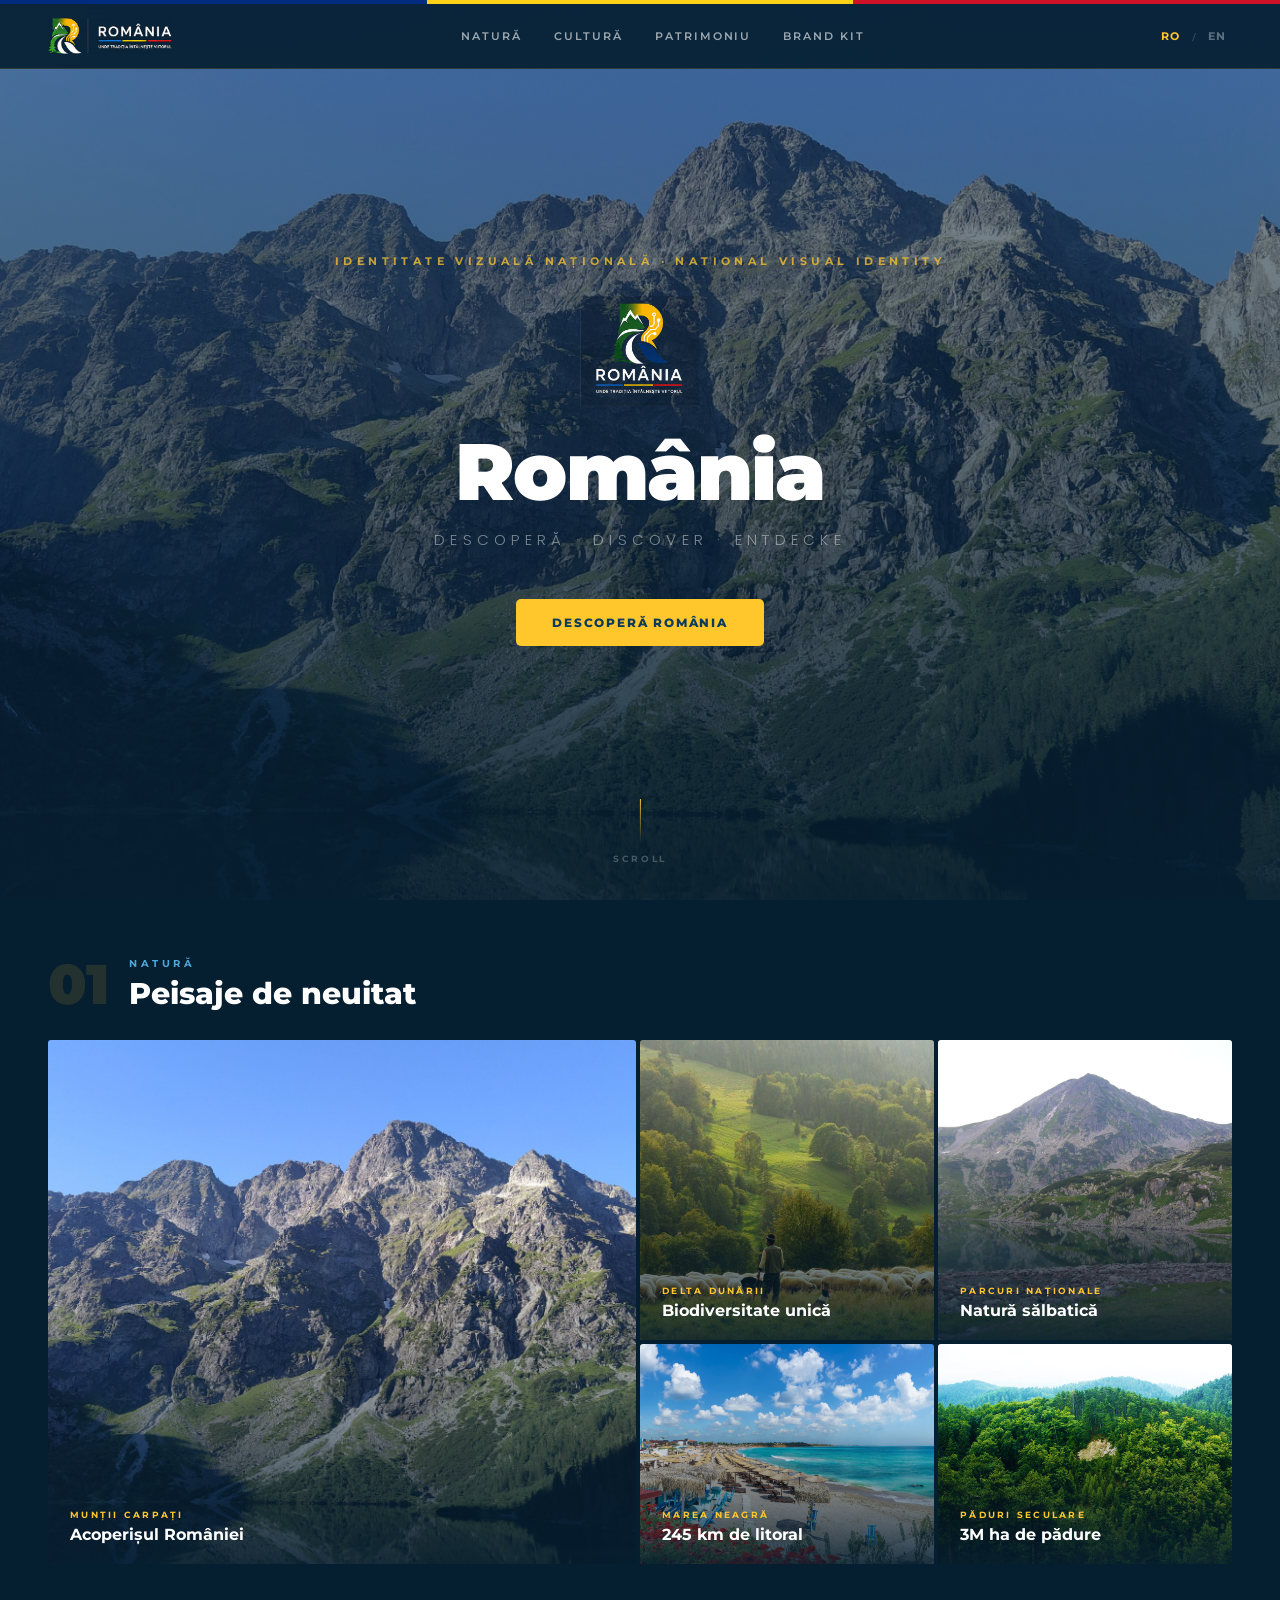
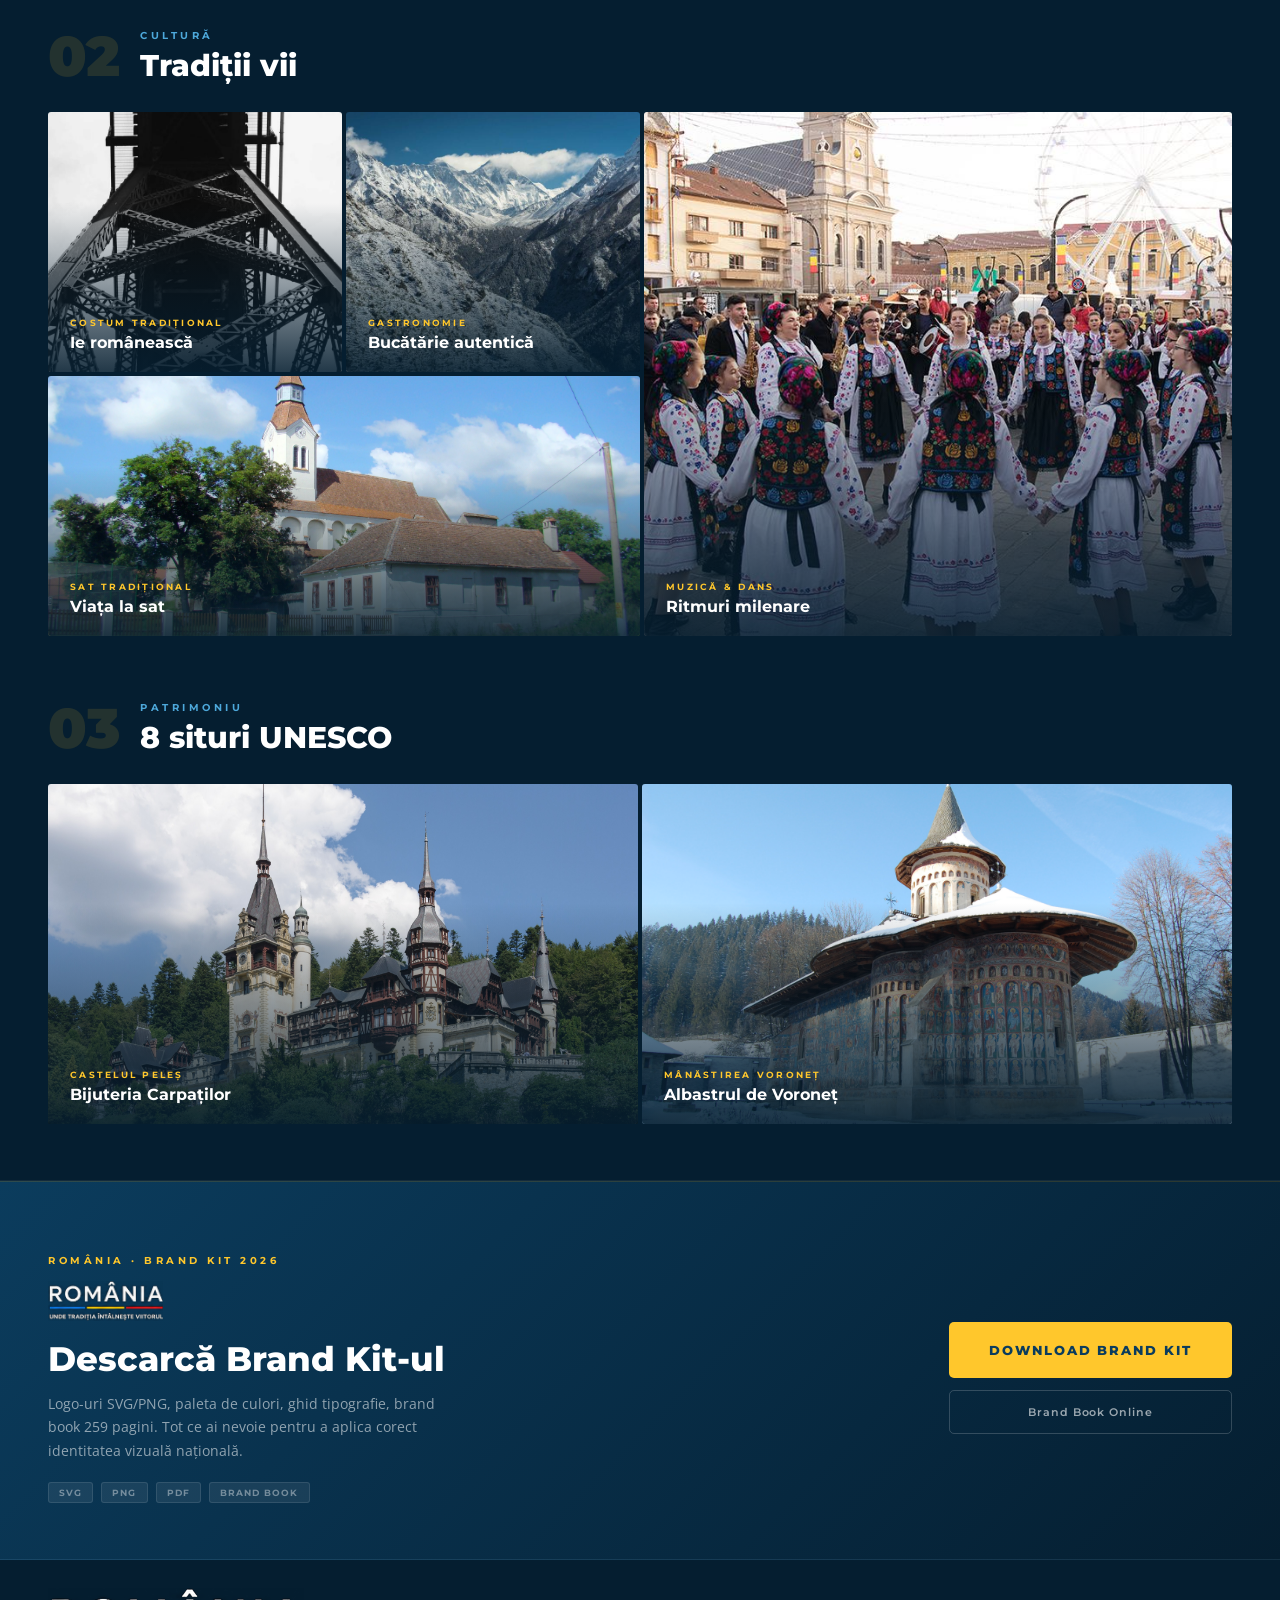
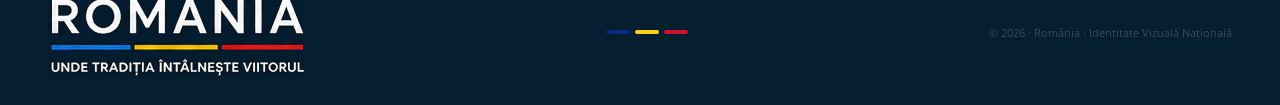
==== index.html @ 8a31d21b "Initial: Romania visual identity website" ====
<!DOCTYPE html>
<html lang="ro">
<head>
<meta charset="utf-8">
<meta name="viewport" content="width=device-width,initial-scale=1">
<title>România — Identitate Vizuală Națională</title>
<link rel="preconnect" href="https://fonts.googleapis.com">
<link rel="preconnect" href="https://fonts.gstatic.com" crossorigin>
<link href="https://fonts.googleapis.com/css2?family=Montserrat:wght@300;400;500;600;700;800;900&family=Open+Sans:wght@300;400;600;700&family=Poppins:wght@300;400;500;600;700&display=swap" rel="stylesheet">
<style>
:root {
  --albastru-profund: #0B3C5D;
  --albastru-dark:    #051e30;
  --galben-vibrant:   #FFC72C;
  --rosu-accent:      #C8102E;
  --verde-natura:     #2E7D32;
  --albastru-deschis: #4DA8DA;
  --alb:              #FFFFFF;
  --gri-deschis:      #F5F5F5;
  --gri-text:         #4A4A4A;
  --negru:            #111111;
  --font-titlu:       'Montserrat', system-ui, sans-serif;
  --font-text:        'Open Sans', system-ui, sans-serif;
  --font-premium:     'Poppins', system-ui, sans-serif;
}

html { scroll-behavior: smooth; }

* { box-sizing: border-box; margin: 0; padding: 0; }
body {
  font-family: var(--font-text);
  background: var(--albastru-dark);
  color: var(--alb);
  -webkit-font-smoothing: antialiased;
}

/* ─── TRICOLOR BAR ─── */
.tricolor-bar {
  height: 4px; display: flex;
  position: fixed; top: 0; left: 0; right: 0; z-index: 200;
}
.tc { flex: 1; }
.tc1 { background: #002B7F; }
.tc2 { background: #FCD116; }
.tc3 { background: #CE1126; }

/* ─── HEADER ─── */
.site-header {
  position: fixed; top: 4px; left: 0; right: 0; z-index: 100;
  display: flex; align-items: center; justify-content: space-between;
  padding: 14px 48px;
  background: rgba(5,30,48,.9);
  backdrop-filter: blur(14px);
  border-bottom: 1px solid rgba(255,199,44,.15);
}
.header-logo img {
  height: 36px;
  display: block;
}
.header-nav {
  display: flex; gap: 32px;
}
.header-nav a {
  font-family: var(--font-titlu);
  font-size: 11px; font-weight: 600;
  letter-spacing: .18em; text-transform: uppercase;
  color: rgba(255,255,255,.6); text-decoration: none;
  transition: color .2s;
}
.header-nav a:hover { color: var(--galben-vibrant); }
.header-right { display: flex; align-items: center; gap: 20px; }
.lang-switch {
  display: flex; align-items: center; gap: 6px;
}
.lang-btn {
  font-family: var(--font-titlu);
  font-size: 11px; font-weight: 700; letter-spacing: .1em;
  background: none; border: none; cursor: pointer;
  color: rgba(255,255,255,.35);
  padding: 4px 6px; border-radius: 3px;
  transition: color .15s;
}
.lang-btn:hover { color: rgba(255,255,255,.7); }
.lang-btn.active { color: var(--galben-vibrant); }
.lang-sep { color: rgba(255,255,255,.2); font-size: 11px; }

/* ─── HERO ─── */
.hero {
  height: 100vh; min-height: 620px;
  position: relative;
  display: flex; align-items: center; justify-content: center;
  overflow: hidden;
  isolation: isolate;
}
.hero-bg {
  position: absolute; inset: 0;
  background-image: url('photos/01-carpati.jpg');
  background-size: cover; background-position: center;
  transform: scale(1.05);
  z-index: 0;
}
.hero-overlay {
  position: absolute; inset: 0;
  background: linear-gradient(
    180deg,
    rgba(5,30,48,.45) 0%,
    rgba(5,30,48,.65) 50%,
    rgba(5,30,48,.92) 100%
  );
  z-index: 1;
}
.hero-content {
  position: relative;
  text-align: center;
  padding: 0 24px;
  z-index: 2;
}
.hero-eyebrow {
  font-family: var(--font-titlu);
  font-size: 11px; font-weight: 700; letter-spacing: .4em; text-transform: uppercase;
  color: rgba(255,199,44,.75); margin-bottom: 28px;
}
.hero-logo {
  width: 120px; margin: 0 auto 28px;
  display: block;
  position: relative;
  z-index: 3;
}
.hero-title {
  font-family: var(--font-titlu);
  font-size: 80px; font-weight: 900; letter-spacing: -.02em; line-height: .95;
  color: var(--alb);
  margin-bottom: 18px;
}
.hero-subtitle {
  font-family: var(--font-premium);
  font-size: 15px; font-weight: 300; letter-spacing: .35em; text-transform: uppercase;
  color: rgba(255,255,255,.45);
  margin-bottom: 48px;
}
.hero-cta { display: flex; gap: 16px; justify-content: center; }
.btn-primary {
  font-family: var(--font-titlu);
  font-size: 12px; font-weight: 800; letter-spacing: .15em; text-transform: uppercase;
  padding: 16px 36px; border-radius: 5px;
  background: var(--galben-vibrant); color: var(--albastru-profund);
  border: none; cursor: pointer;
  text-decoration: none; display: inline-block;
  transition: opacity .2s;
}
.btn-primary:hover { opacity: .88; }
.scroll-indicator {
  position: absolute; bottom: 36px; left: 50%; transform: translateX(-50%);
  display: flex; flex-direction: column; align-items: center; gap: 10px;
  z-index: 2;
}
.scroll-line { width: 1px; height: 44px; background: linear-gradient(180deg, var(--galben-vibrant), transparent); }
.scroll-label {
  font-family: var(--font-titlu);
  font-size: 9px; font-weight: 700; letter-spacing: .3em; text-transform: uppercase;
  color: rgba(255,255,255,.25);
}

/* ─── SECTION HEADER ─── */
.section-header {
  display: flex; align-items: flex-end; gap: 20px;
  padding: 56px 48px 28px;
}
.section-num {
  font-family: var(--font-titlu);
  font-size: 56px; font-weight: 900; line-height: 1;
  color: rgba(255,199,44,.12);
}
.section-meta {}
.section-eyebrow {
  font-family: var(--font-titlu);
  font-size: 10px; font-weight: 700; letter-spacing: .35em; text-transform: uppercase;
  color: var(--albastru-deschis); margin-bottom: 5px;
}
.section-title {
  font-family: var(--font-titlu);
  font-size: 30px; font-weight: 800;
  color: var(--alb);
}

/* ─── EDITORIAL GRID ─── */
.editorial-grid {
  display: grid; gap: 4px;
  padding: 0 48px 8px;
}
.grid-3-asym { grid-template-columns: 2fr 1fr 1fr; grid-template-rows: 300px 220px; }
.grid-3-rev  { grid-template-columns: 1fr 1fr 2fr; grid-template-rows: 260px 260px; }
.grid-2      { grid-template-columns: 1fr 1fr;     grid-template-rows: 340px; }

.gcell {
  position: relative; overflow: hidden; border-radius: 3px;
  cursor: pointer;
}
.gcell img.cell-bg {
  position: absolute; inset: 0;
  width: 100%; height: 100%;
  object-fit: cover; object-position: center;
  transition: transform .4s ease;
}
.gcell:hover img.cell-bg { transform: scale(1.04); }
.gcell-overlay {
  position: absolute; inset: 0;
  background: linear-gradient(180deg, transparent 35%, rgba(5,30,48,.88) 100%);
}
.gcell-content {
  position: absolute; bottom: 0; left: 0; right: 0;
  padding: 20px 22px;
  z-index: 2;
}
.gcell-tag {
  font-family: var(--font-titlu);
  font-size: 9px; font-weight: 700; letter-spacing: .25em; text-transform: uppercase;
  color: var(--galben-vibrant); margin-bottom: 5px;
}
.gcell-title {
  font-family: var(--font-titlu);
  font-size: 16px; font-weight: 700; color: var(--alb); line-height: 1.2;
}

.span-row2 { grid-row: 1 / 3; }
.span-col2 { grid-column: 1 / 3; }
.span-col3 { grid-column: 3 / 4; grid-row: 1 / 3; }

/* ─── FOOTER ─── */
.site-footer {
  margin-top: 48px;
  border-top: 1px solid rgba(255,255,255,.06);
}

.footer-download {
  padding: 72px 48px 56px;
  display: flex; align-items: center; gap: 48px;
  background: linear-gradient(135deg, var(--albastru-profund) 0%, var(--albastru-dark) 100%);
  border-top: 1px solid rgba(255,199,44,.15);
  border-bottom: 1px solid rgba(255,255,255,.06);
}

.footer-dl-left { flex: 1; }
.footer-dl-eyebrow {
  font-family: var(--font-titlu);
  font-size: 10px; font-weight: 700; letter-spacing: .35em; text-transform: uppercase;
  color: var(--galben-vibrant); margin-bottom: 14px;
}
.footer-dl-logo {
  height: 40px; display: block; margin-bottom: 20px;
}
.footer-dl-title {
  font-family: var(--font-titlu);
  font-size: 34px; font-weight: 800; color: var(--alb);
  margin-bottom: 14px; line-height: 1.1;
}
.footer-dl-desc {
  font-family: var(--font-text);
  font-size: 14px; color: rgba(255,255,255,.55); line-height: 1.65;
  max-width: 420px; margin-bottom: 20px;
}
.footer-dl-badges { display: flex; gap: 8px; flex-wrap: wrap; }
.badge {
  font-family: var(--font-titlu);
  font-size: 9px; font-weight: 700; letter-spacing: .12em; text-transform: uppercase;
  padding: 4px 10px; border-radius: 3px;
  background: rgba(255,255,255,.07); color: rgba(255,255,255,.4);
  border: 1px solid rgba(255,255,255,.1);
}

.footer-dl-right {
  display: flex; flex-direction: column; gap: 12px; min-width: 240px;
}
.btn-dl {
  display: inline-block; text-decoration: none;
  font-family: var(--font-titlu);
  font-size: 13px; font-weight: 800; letter-spacing: .15em; text-transform: uppercase;
  padding: 20px 40px; border-radius: 5px; text-align: center; cursor: pointer;
  background: var(--galben-vibrant); color: var(--albastru-profund); border: none;
  transition: opacity .2s;
}
.btn-dl:hover { opacity: .88; }
.btn-dl-sec {
  display: inline-block; text-decoration: none;
  font-family: var(--font-titlu);
  font-size: 11px; font-weight: 600; letter-spacing: .08em;
  padding: 14px 32px; border-radius: 5px; text-align: center; cursor: pointer;
  background: transparent; color: rgba(255,255,255,.6);
  border: 1px solid rgba(255,255,255,.18);
  transition: border-color .2s, color .2s;
}
.btn-dl-sec:hover { border-color: rgba(255,255,255,.4); color: var(--alb); }

.footer-bottom {
  padding: 28px 48px;
  display: flex; align-items: center; justify-content: space-between;
}
.footer-tricolor { display: flex; gap: 5px; }
.ftc { width: 24px; height: 4px; border-radius: 2px; }
.ftc1 { background: #002B7F; }
.ftc2 { background: #FCD116; }
.ftc3 { background: #CE1126; }
.footer-copy {
  font-family: var(--font-text);
  font-size: 11px; color: rgba(255,255,255,.2);
}
</style>
</head>
<body>

<!-- TRICOLOR TOP -->
<div class="tricolor-bar">
  <div class="tc tc1"></div>
  <div class="tc tc2"></div>
  <div class="tc tc3"></div>
</div>

<!-- HEADER -->
<header class="site-header">
  <div class="header-logo">
    <img src="clean/transparent/07-logo-orizontal-negru.png" alt="România">
  </div>
  <nav class="header-nav">
    <a href="#natura"    data-t="nav-natura">Natură</a>
    <a href="#cultura"   data-t="nav-cultura">Cultură</a>
    <a href="#patrimoniu" data-t="nav-patrimoniu">Patrimoniu</a>
    <a href="#brand-kit" data-t="nav-brandkit">Brand Kit</a>
  </nav>
  <div class="header-right">
    <div class="lang-switch">
      <button class="lang-btn active" data-lang="ro" onclick="setLang('ro')">RO</button>
      <span class="lang-sep">/</span>
      <button class="lang-btn" data-lang="en" onclick="setLang('en')">EN</button>
    </div>
  </div>
</header>

<!-- HERO -->
<section class="hero">
  <div class="hero-bg"></div>
  <div class="hero-overlay"></div>
  <div class="hero-content">
    <div class="hero-eyebrow" data-t="hero-eyebrow">Identitate Vizuală Națională · National Visual Identity</div>
    <img class="hero-logo" src="clean/transparent/02-logo-fundal-negru.png" alt="România">
    <div class="hero-title" data-t="hero-title">România</div>
    <div class="hero-subtitle" data-t="hero-subtitle">Descoperă · Discover · Entdecke</div>
    <div class="hero-cta">
      <a class="btn-primary" href="#natura" data-t="hero-cta">Descoperă România</a>
    </div>
  </div>
  <div class="scroll-indicator">
    <div class="scroll-line"></div>
    <div class="scroll-label">scroll</div>
  </div>
</section>

<!-- NATURĂ -->
<section id="natura">
  <div class="section-header">
    <div class="section-num">01</div>
    <div class="section-meta">
      <div class="section-eyebrow" data-t="s1-eyebrow">Natură</div>
      <div class="section-title" data-t="s1-title">Peisaje de neuitat</div>
    </div>
  </div>
  <div class="editorial-grid grid-3-asym">
    <div class="gcell span-row2" onclick="openPopup('natura-carpati')">
      <img class="cell-bg" src="photos/01-carpati.jpg" alt="Carpați">
      <div class="gcell-overlay"></div>
      <div class="gcell-content">
        <div class="gcell-tag" data-t="tag-carpati">Munții Carpați</div>
        <div class="gcell-title" data-t="lbl-carpati">Acoperișul României</div>
      </div>
    </div>
    <div class="gcell" onclick="openPopup('natura-delta')">
      <img class="cell-bg" src="photos/02-delta-dunarii.jpg" alt="Delta Dunării">
      <div class="gcell-overlay"></div>
      <div class="gcell-content">
        <div class="gcell-tag" data-t="tag-delta">Delta Dunării</div>
        <div class="gcell-title" data-t="lbl-delta">Biodiversitate unică</div>
      </div>
    </div>
    <div class="gcell" onclick="openPopup('natura-retezat')">
      <img class="cell-bg" src="photos/09-retezat.jpg" alt="Retezat">
      <div class="gcell-overlay"></div>
      <div class="gcell-content">
        <div class="gcell-tag" data-t="tag-retezat">Parcuri Naționale</div>
        <div class="gcell-title" data-t="lbl-retezat">Natură sălbatică</div>
      </div>
    </div>
    <div class="gcell" onclick="openPopup('natura-litoral')">
      <img class="cell-bg" src="photos/08-litoral.jpg" alt="Litoral">
      <div class="gcell-overlay"></div>
      <div class="gcell-content">
        <div class="gcell-tag" data-t="tag-litoral">Marea Neagră</div>
        <div class="gcell-title" data-t="lbl-litoral">245 km de litoral</div>
      </div>
    </div>
    <div class="gcell" onclick="openPopup('natura-padure')">
      <img class="cell-bg" src="photos/10-padure.jpg" alt="Pădure">
      <div class="gcell-overlay"></div>
      <div class="gcell-content">
        <div class="gcell-tag" data-t="tag-padure">Păduri Seculare</div>
        <div class="gcell-title" data-t="lbl-padure">3M ha de pădure</div>
      </div>
    </div>
  </div>
</section>

<!-- CULTURĂ -->
<section id="cultura">
  <div class="section-header">
    <div class="section-num">02</div>
    <div class="section-meta">
      <div class="section-eyebrow" data-t="s2-eyebrow">Cultură</div>
      <div class="section-title" data-t="s2-title">Tradiții vii</div>
    </div>
  </div>
  <div class="editorial-grid grid-3-rev">
    <div class="gcell" onclick="openPopup('cultura-traditional')">
      <img class="cell-bg" src="photos/03-traditional.jpg" alt="Tradițional">
      <div class="gcell-overlay"></div>
      <div class="gcell-content">
        <div class="gcell-tag" data-t="tag-traditional">Costum Tradițional</div>
        <div class="gcell-title" data-t="lbl-traditional">Ie românească</div>
      </div>
    </div>
    <div class="gcell" onclick="openPopup('cultura-gastronomie')">
      <img class="cell-bg" src="photos/04-gastronomie.jpg" alt="Gastronomie">
      <div class="gcell-overlay"></div>
      <div class="gcell-content">
        <div class="gcell-tag" data-t="tag-gastro">Gastronomie</div>
        <div class="gcell-title" data-t="lbl-gastro">Bucătărie autentică</div>
      </div>
    </div>
    <div class="gcell span-col3" onclick="openPopup('cultura-dans')">
      <img class="cell-bg" src="photos/18-dans-traditional.jpg" alt="Dans">
      <div class="gcell-overlay"></div>
      <div class="gcell-content">
        <div class="gcell-tag" data-t="tag-dans">Muzică &amp; Dans</div>
        <div class="gcell-title" data-t="lbl-dans">Ritmuri milenare</div>
      </div>
    </div>
    <div class="gcell span-col2" onclick="openPopup('cultura-sat')">
      <img class="cell-bg" src="photos/11-sat-traditional.jpg" alt="Sat">
      <div class="gcell-overlay"></div>
      <div class="gcell-content">
        <div class="gcell-tag" data-t="tag-sat">Sat Tradițional</div>
        <div class="gcell-title" data-t="lbl-sat">Viața la sat</div>
      </div>
    </div>
  </div>
</section>

<!-- PATRIMONIU -->
<section id="patrimoniu">
  <div class="section-header">
    <div class="section-num">03</div>
    <div class="section-meta">
      <div class="section-eyebrow" data-t="s3-eyebrow">Patrimoniu</div>
      <div class="section-title" data-t="s3-title">8 situri UNESCO</div>
    </div>
  </div>
  <div class="editorial-grid grid-2">
    <div class="gcell" onclick="openPopup('patrimoniu-peles')">
      <img class="cell-bg" src="photos/05-peles.jpg" alt="Peleș">
      <div class="gcell-overlay"></div>
      <div class="gcell-content">
        <div class="gcell-tag" data-t="tag-peles">Castelul Peleș</div>
        <div class="gcell-title" data-t="lbl-peles">Bijuteria Carpaților</div>
      </div>
    </div>
    <div class="gcell" onclick="openPopup('patrimoniu-voronet')">
      <img class="cell-bg" src="photos/06-voronet.jpg" alt="Voroneț">
      <div class="gcell-overlay"></div>
      <div class="gcell-content">
        <div class="gcell-tag" data-t="tag-voronet">Mânăstirea Voroneț</div>
        <div class="gcell-title" data-t="lbl-voronet">Albastrul de Voroneț</div>
      </div>
    </div>
  </div>
</section>

<!-- FOOTER with Brand Kit download -->
<footer id="brand-kit" class="site-footer">
  <div class="footer-download">
    <div class="footer-dl-left">
      <div class="footer-dl-eyebrow" data-t="dl-eyebrow">România · Brand Kit 2026</div>
      <img class="footer-dl-logo" src="clean/transparent/08-doar-text-negru.png" alt="România">
      <div class="footer-dl-title" data-t="dl-title">Descarcă Brand Kit-ul</div>
      <div class="footer-dl-desc" data-t="dl-desc">Logo-uri SVG/PNG, paleta de culori, ghid tipografie, brand book 259 pagini. Tot ce ai nevoie pentru a aplica corect identitatea vizuală națională.</div>
      <div class="footer-dl-badges">
        <span class="badge">SVG</span>
        <span class="badge">PNG</span>
        <span class="badge">PDF</span>
        <span class="badge">Brand Book</span>
      </div>
    </div>
    <div class="footer-dl-right">
      <a class="btn-dl" data-t="btn-dl" href="brand-kit.zip" download="Romania-Brand-Kit-2026.zip">Download Brand Kit</a>
      <a class="btn-dl-sec" data-t="btn-dl-sec" href="brand-book-complet/brand-book-complet.html" target="_blank" rel="noopener">Brand Book Online</a>
    </div>
  </div>
  <div class="footer-bottom">
    <img class="footer-logo" src="clean/transparent/08-doar-text-negru.png" alt="România">
    <div class="footer-tricolor">
      <div class="ftc ftc1"></div>
      <div class="ftc ftc2"></div>
      <div class="ftc ftc3"></div>
    </div>
    <div class="footer-copy" data-t="footer-copy">© 2026 · România · Identitate Vizuală Națională</div>
  </div>
</footer>

<link rel="stylesheet" href="popup.css">
<script src="lang.js"></script>
<script src="popup.js"></script>
</body>
</html>
---- popup.css ----
/* ============================================================
   popup.css — Romanian National Visual Identity
   Dark theme: bg #051e30, accent #FFC72C
   Fonts: Montserrat (titles), Open Sans (body)
   ============================================================ */

/* ----- Overlay ----- */
#popup-overlay {
  position: fixed;
  inset: 0;
  background: rgba(5, 30, 48, 0.85);
  backdrop-filter: blur(8px);
  -webkit-backdrop-filter: blur(8px);
  z-index: 9999;
  display: flex;
  align-items: center;
  justify-content: center;
  opacity: 0;
  transition: opacity 0.25s ease;
}

#popup-overlay.popup-visible {
  opacity: 1;
}

#popup-overlay.popup-hidden {
  display: none;
}

/* ----- Card ----- */
#popup-card {
  position: relative;
  max-width: 680px;
  width: 90%;
  max-height: 90vh;
  overflow-y: auto;
  border-radius: 12px;
  background: #0d2035;
  box-shadow: 0 32px 80px rgba(0, 0, 0, 0.6);
  opacity: 0;
  transform: translateY(24px);
  transition: opacity 0.25s ease, transform 0.25s ease;
  scrollbar-width: thin;
  scrollbar-color: rgba(255, 199, 44, 0.3) transparent;
}

#popup-card::-webkit-scrollbar {
  width: 4px;
}

#popup-card::-webkit-scrollbar-track {
  background: transparent;
}

#popup-card::-webkit-scrollbar-thumb {
  background: rgba(255, 199, 44, 0.3);
  border-radius: 2px;
}

#popup-overlay.popup-visible #popup-card {
  opacity: 1;
  transform: translateY(0);
}

/* ----- Photo ----- */
#popup-photo {
  width: 100%;
  height: 45vh;
  object-fit: cover;
  display: block;
  border-radius: 12px 12px 0 0;
}

/* ----- Content area ----- */
#popup-content {
  padding: 28px 32px 32px;
}

/* ----- Eyebrow ----- */
#popup-eyebrow {
  color: #FFC72C;
  font-size: 10px;
  letter-spacing: 0.3em;
  text-transform: uppercase;
  font-family: 'Montserrat', sans-serif;
  font-weight: 600;
  margin-bottom: 2px;
}

/* ----- Title ----- */
#popup-title {
  color: #ffffff;
  font-size: 28px;
  font-weight: 800;
  font-family: 'Montserrat', sans-serif;
  margin: 8px 0 4px;
  line-height: 1.2;
}

#popup-title-en {
  color: rgba(255, 255, 255, 0.4);
  font-size: 16px;
  font-weight: 500;
  font-family: 'Montserrat', sans-serif;
  margin: 0 0 14px;
  line-height: 1.3;
}

/* ----- Description ----- */
#popup-desc {
  color: rgba(255, 255, 255, 0.65);
  font-size: 14px;
  line-height: 1.65;
  font-family: 'Open Sans', sans-serif;
  margin: 0 0 6px;
}

#popup-desc-en {
  color: rgba(255, 255, 255, 0.38);
  font-size: 13px;
  line-height: 1.6;
  font-family: 'Open Sans', sans-serif;
  margin: 0 0 24px;
  font-style: italic;
}

/* ----- Stats row ----- */
#popup-stats {
  display: flex;
  flex-wrap: wrap;
  gap: 24px;
  margin-top: 4px;
  padding-top: 20px;
  border-top: 1px solid rgba(255, 255, 255, 0.08);
}

.popup-stat {
  display: flex;
  flex-direction: column;
  gap: 4px;
}

.popup-stat-value {
  color: #FFC72C;
  font-size: 24px;
  font-weight: 700;
  font-family: 'Montserrat', sans-serif;
  line-height: 1;
}

.popup-stat-label {
  color: rgba(255, 255, 255, 0.5);
  font-size: 11px;
  font-family: 'Open Sans', sans-serif;
  line-height: 1.3;
  text-transform: lowercase;
}

/* ----- Close button ----- */
#popup-close {
  position: absolute;
  top: 16px;
  right: 16px;
  background: rgba(0, 0, 0, 0.4);
  border: none;
  color: #ffffff;
  width: 36px;
  height: 36px;
  border-radius: 50%;
  font-size: 18px;
  cursor: pointer;
  z-index: 10;
  display: flex;
  align-items: center;
  justify-content: center;
  line-height: 1;
  transition: background 0.15s ease, transform 0.15s ease;
  font-family: 'Montserrat', sans-serif;
  padding: 0;
}

#popup-close:hover {
  background: rgba(255, 199, 44, 0.25);
  transform: scale(1.1);
}

#popup-close:focus-visible {
  outline: 2px solid #FFC72C;
  outline-offset: 2px;
}

/* ----- Responsive ----- */
@media (max-width: 520px) {
  #popup-photo {
    height: 35vh;
  }

  #popup-content {
    padding: 20px 20px 24px;
  }

  #popup-title {
    font-size: 22px;
  }

  #popup-title-en {
    font-size: 14px;
  }

  #popup-stats {
    gap: 16px;
  }

  .popup-stat-value {
    font-size: 20px;
  }
}
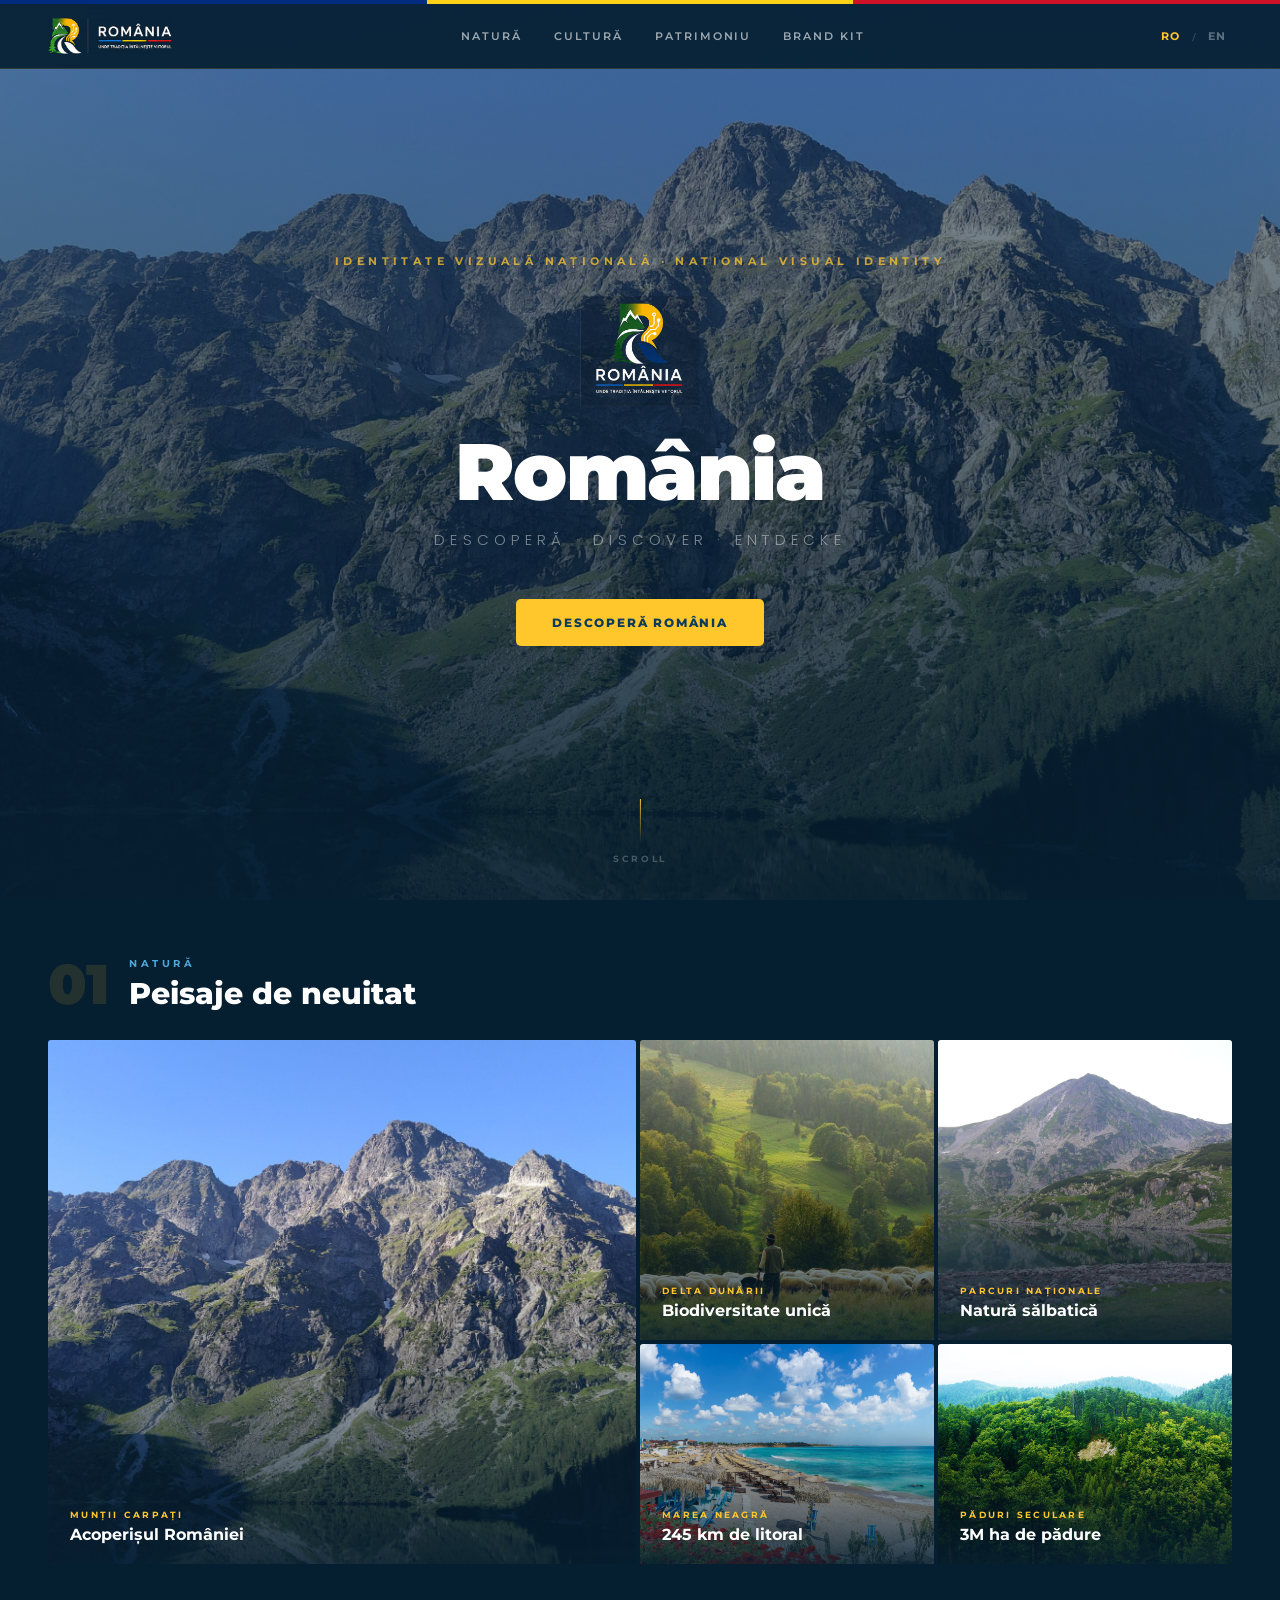
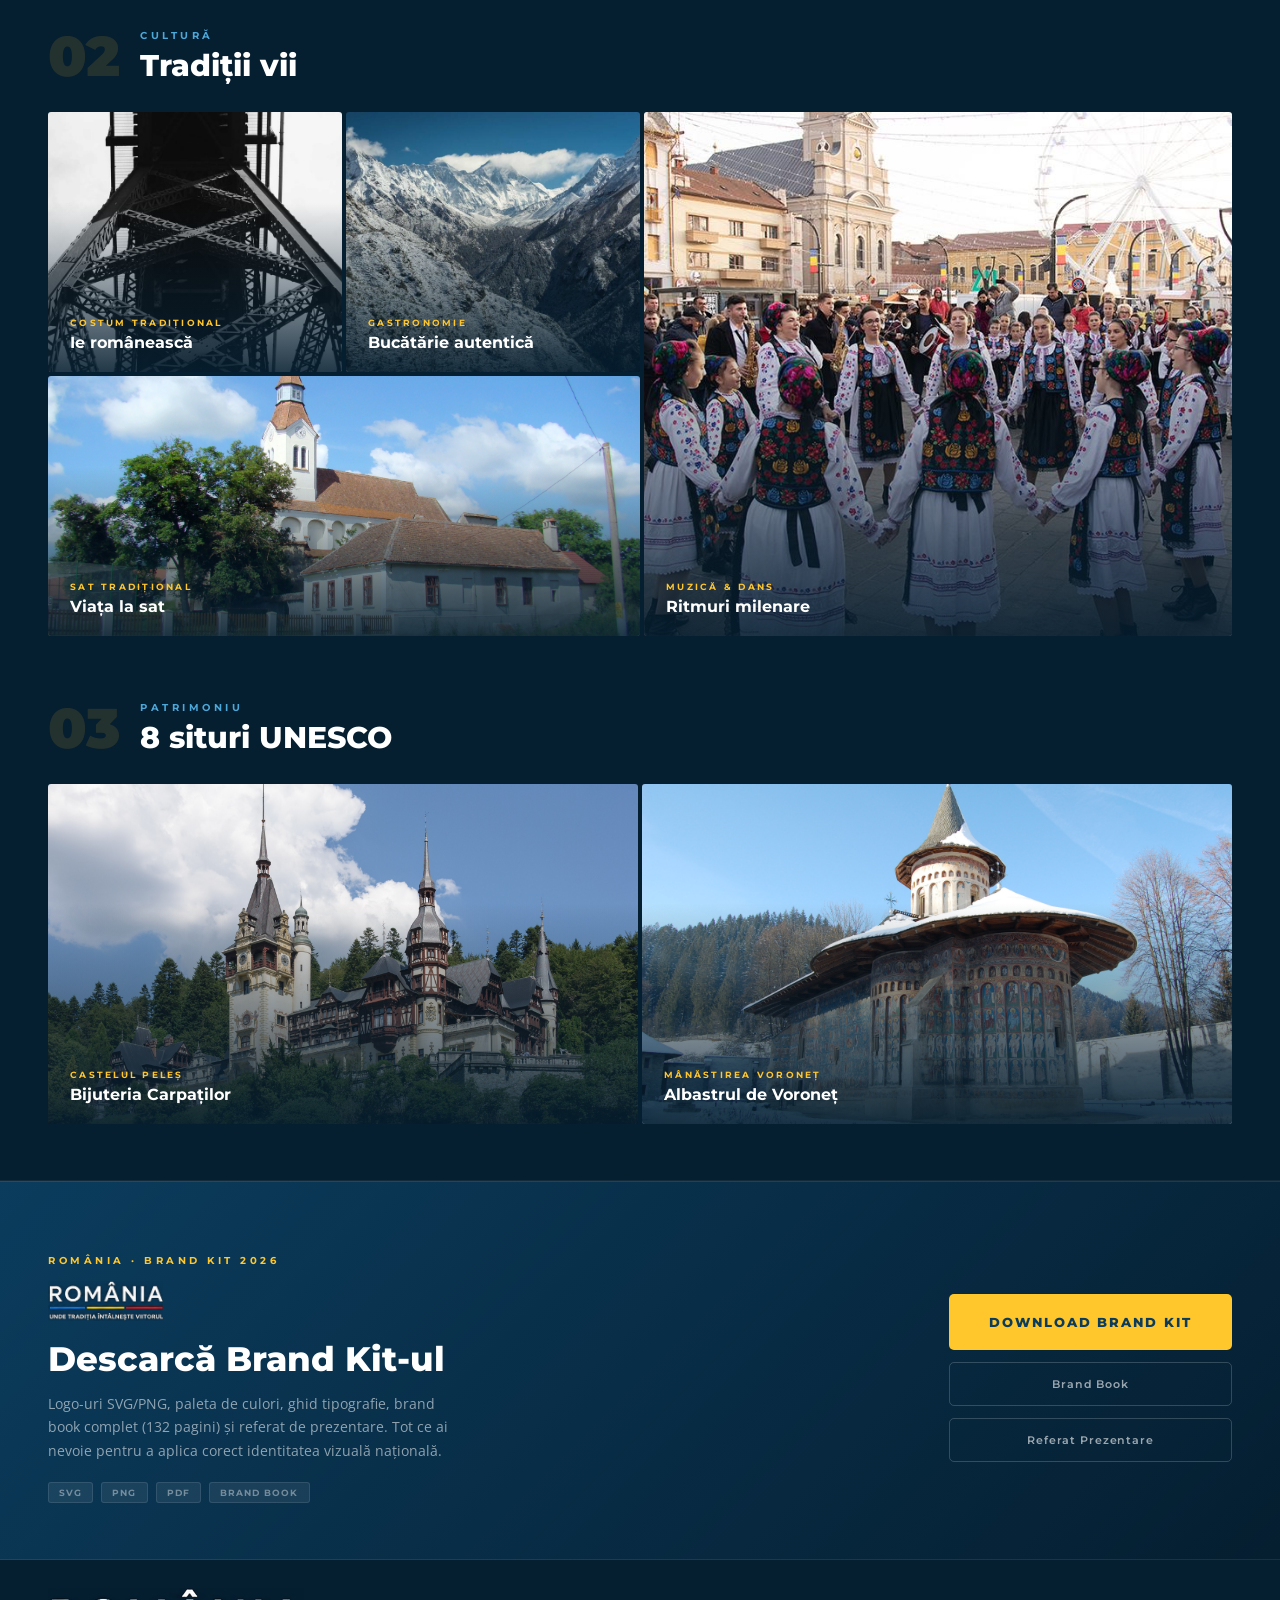
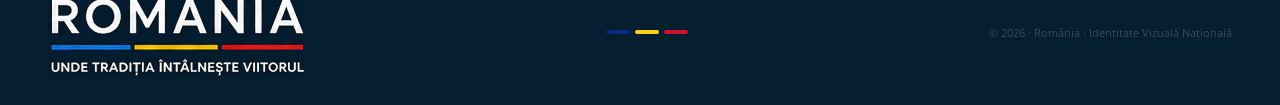
==== commit 96947f33: "feat: brandbook + referat ca pagini separate, șterge brand-book scurt" ====
--- a/index.html
+++ b/index.html
@@ -304,6 +304,78 @@
   font-family: var(--font-text);
   font-size: 11px; color: rgba(255,255,255,.2);
 }
+
+/* ─── RESPONSIVE: TABLET (≤900px) ─── */
+@media (max-width: 900px) {
+  .site-header { padding: 12px 20px; }
+  .header-nav { gap: 18px; }
+  .header-nav a { font-size: 10px; letter-spacing: .12em; }
+  .hero-title { font-size: 56px; }
+  .hero-eyebrow { font-size: 10px; letter-spacing: .3em; }
+  .section-header { padding: 40px 20px 20px; }
+  .section-num { font-size: 44px; }
+  .section-title { font-size: 24px; }
+  .editorial-grid { padding: 0 20px 6px; }
+  .grid-3-asym { grid-template-columns: 1fr 1fr; grid-template-rows: 220px 220px 180px; }
+  .grid-3-asym .span-row2 { grid-column: 1 / 3; grid-row: 1; }
+  .grid-3-rev  { grid-template-columns: 1fr 1fr; grid-template-rows: 200px 200px 200px; }
+  .grid-3-rev .span-col3 { grid-column: 1 / 3; grid-row: 3; }
+  .grid-3-rev .span-col2 { grid-column: 1 / 3; grid-row: 2; }
+  .grid-2 { grid-template-rows: 240px; }
+  .footer-download { padding: 48px 24px; flex-direction: column; align-items: stretch; gap: 28px; }
+  .footer-dl-title { font-size: 26px; }
+  .footer-dl-right { min-width: 0; }
+  .footer-bottom { padding: 20px 24px; gap: 12px; flex-wrap: wrap; }
+}
+
+/* ─── RESPONSIVE: PHONE (≤640px) ─── */
+@media (max-width: 640px) {
+  .site-header {
+    flex-wrap: wrap; padding: 10px 16px; gap: 8px;
+  }
+  .header-logo img { height: 28px; }
+  .header-nav {
+    order: 3; width: 100%; gap: 14px;
+    justify-content: space-between;
+    padding-top: 6px; border-top: 1px solid rgba(255,255,255,.06);
+  }
+  .header-nav a { font-size: 9px; letter-spacing: .08em; }
+  .lang-btn { font-size: 10px; padding: 3px 4px; }
+
+  .hero { min-height: 540px; }
+  .hero-title { font-size: 40px; letter-spacing: -.01em; }
+  .hero-subtitle { font-size: 11px; letter-spacing: .25em; margin-bottom: 32px; }
+  .hero-logo { width: 80px; margin-bottom: 18px; }
+  .hero-eyebrow { font-size: 9px; letter-spacing: .25em; margin-bottom: 18px; padding: 0 16px; }
+  .btn-primary { padding: 14px 28px; font-size: 11px; }
+
+  .section-header { padding: 32px 16px 16px; gap: 12px; }
+  .section-num { font-size: 36px; }
+  .section-title { font-size: 20px; }
+  .section-eyebrow { font-size: 9px; letter-spacing: .25em; }
+
+  .editorial-grid { padding: 0 16px 4px; }
+  .grid-3-asym, .grid-3-rev {
+    grid-template-columns: 1fr;
+    grid-template-rows: repeat(auto-fit, 200px);
+  }
+  .grid-3-asym .span-row2,
+  .grid-3-rev .span-col3,
+  .grid-3-rev .span-col2 { grid-column: 1; grid-row: auto; }
+  .grid-2 { grid-template-columns: 1fr; grid-template-rows: 220px 220px; }
+
+  .gcell-content { padding: 14px 16px; }
+  .gcell-title { font-size: 14px; }
+  .gcell-tag { font-size: 8px; }
+
+  .footer-download { padding: 36px 16px; gap: 22px; }
+  .footer-dl-title { font-size: 22px; }
+  .footer-dl-desc { font-size: 13px; }
+  .footer-dl-logo { height: 32px; }
+  .btn-dl { padding: 16px 24px; font-size: 12px; }
+  .btn-dl-sec { padding: 12px 20px; font-size: 10px; }
+  .footer-bottom { padding: 18px 16px; flex-direction: column; gap: 14px; text-align: center; }
+}
 </style>
 </head>
 <body>
@@ -488,7 +560,7 @@
       <div class="footer-dl-eyebrow" data-t="dl-eyebrow">România · Brand Kit 2026</div>
       <img class="footer-dl-logo" src="clean/transparent/08-doar-text-negru.png" alt="România">
       <div class="footer-dl-title" data-t="dl-title">Descarcă Brand Kit-ul</div>
-      <div class="footer-dl-desc" data-t="dl-desc">Logo-uri SVG/PNG, paleta de culori, ghid tipografie, brand book 259 pagini. Tot ce ai nevoie pentru a aplica corect identitatea vizuală națională.</div>
+      <div class="footer-dl-desc" data-t="dl-desc">Logo-uri SVG/PNG, paleta de culori, ghid tipografie, brand book complet (132 pagini) și referat de prezentare. Tot ce ai nevoie pentru a aplica corect identitatea vizuală națională.</div>
       <div class="footer-dl-badges">
         <span class="badge">SVG</span>
         <span class="badge">PNG</span>
@@ -498,7 +570,8 @@
     </div>
     <div class="footer-dl-right">
       <a class="btn-dl" data-t="btn-dl" href="brand-kit.zip" download="Romania-Brand-Kit-2026.zip">Download Brand Kit</a>
-      <a class="btn-dl-sec" data-t="btn-dl-sec" href="brand-book-complet/brand-book-complet.html" target="_blank" rel="noopener">Brand Book Online</a>
+      <a class="btn-dl-sec" data-t="btn-dl-sec" href="brandbook/" target="_blank" rel="noopener">Brand Book</a>
+      <a class="btn-dl-sec" data-t="btn-referat" href="referat.html" target="_blank" rel="noopener">Referat Prezentare</a>
     </div>
   </div>
   <div class="footer-bottom">
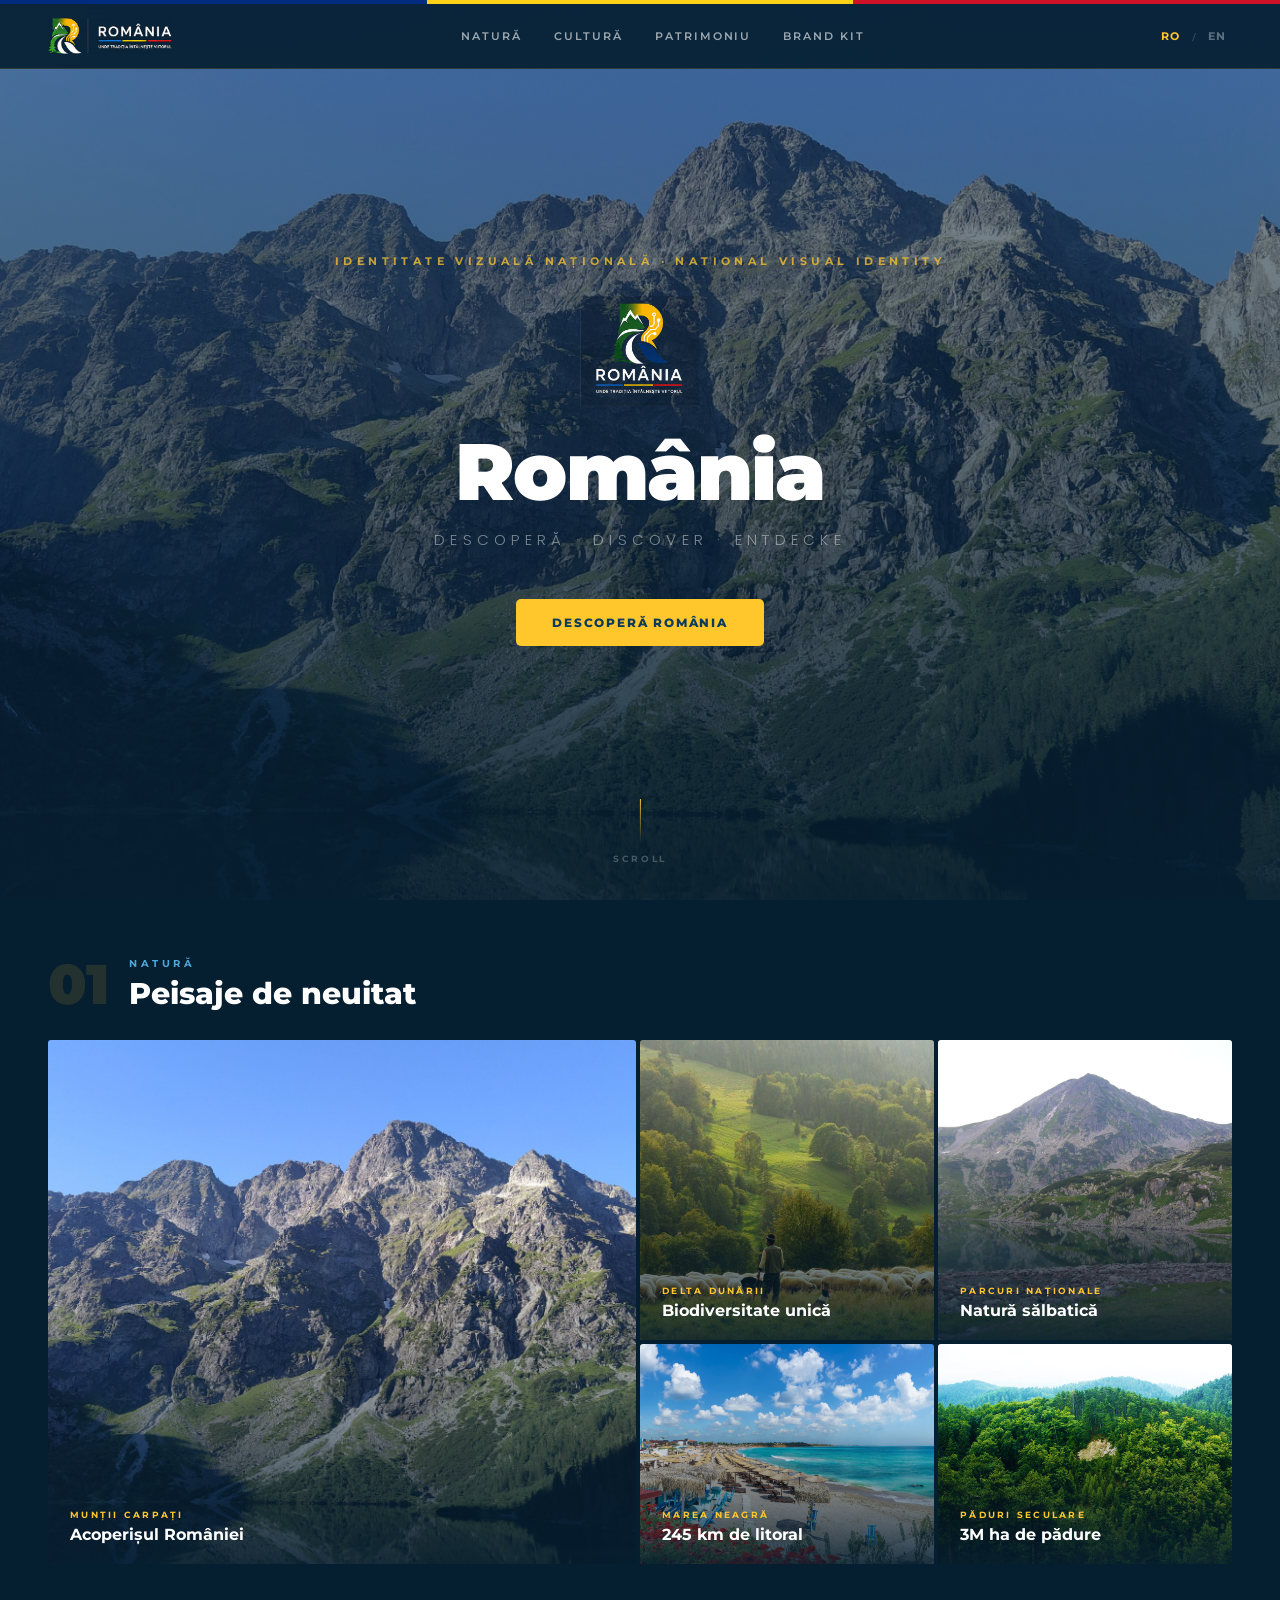
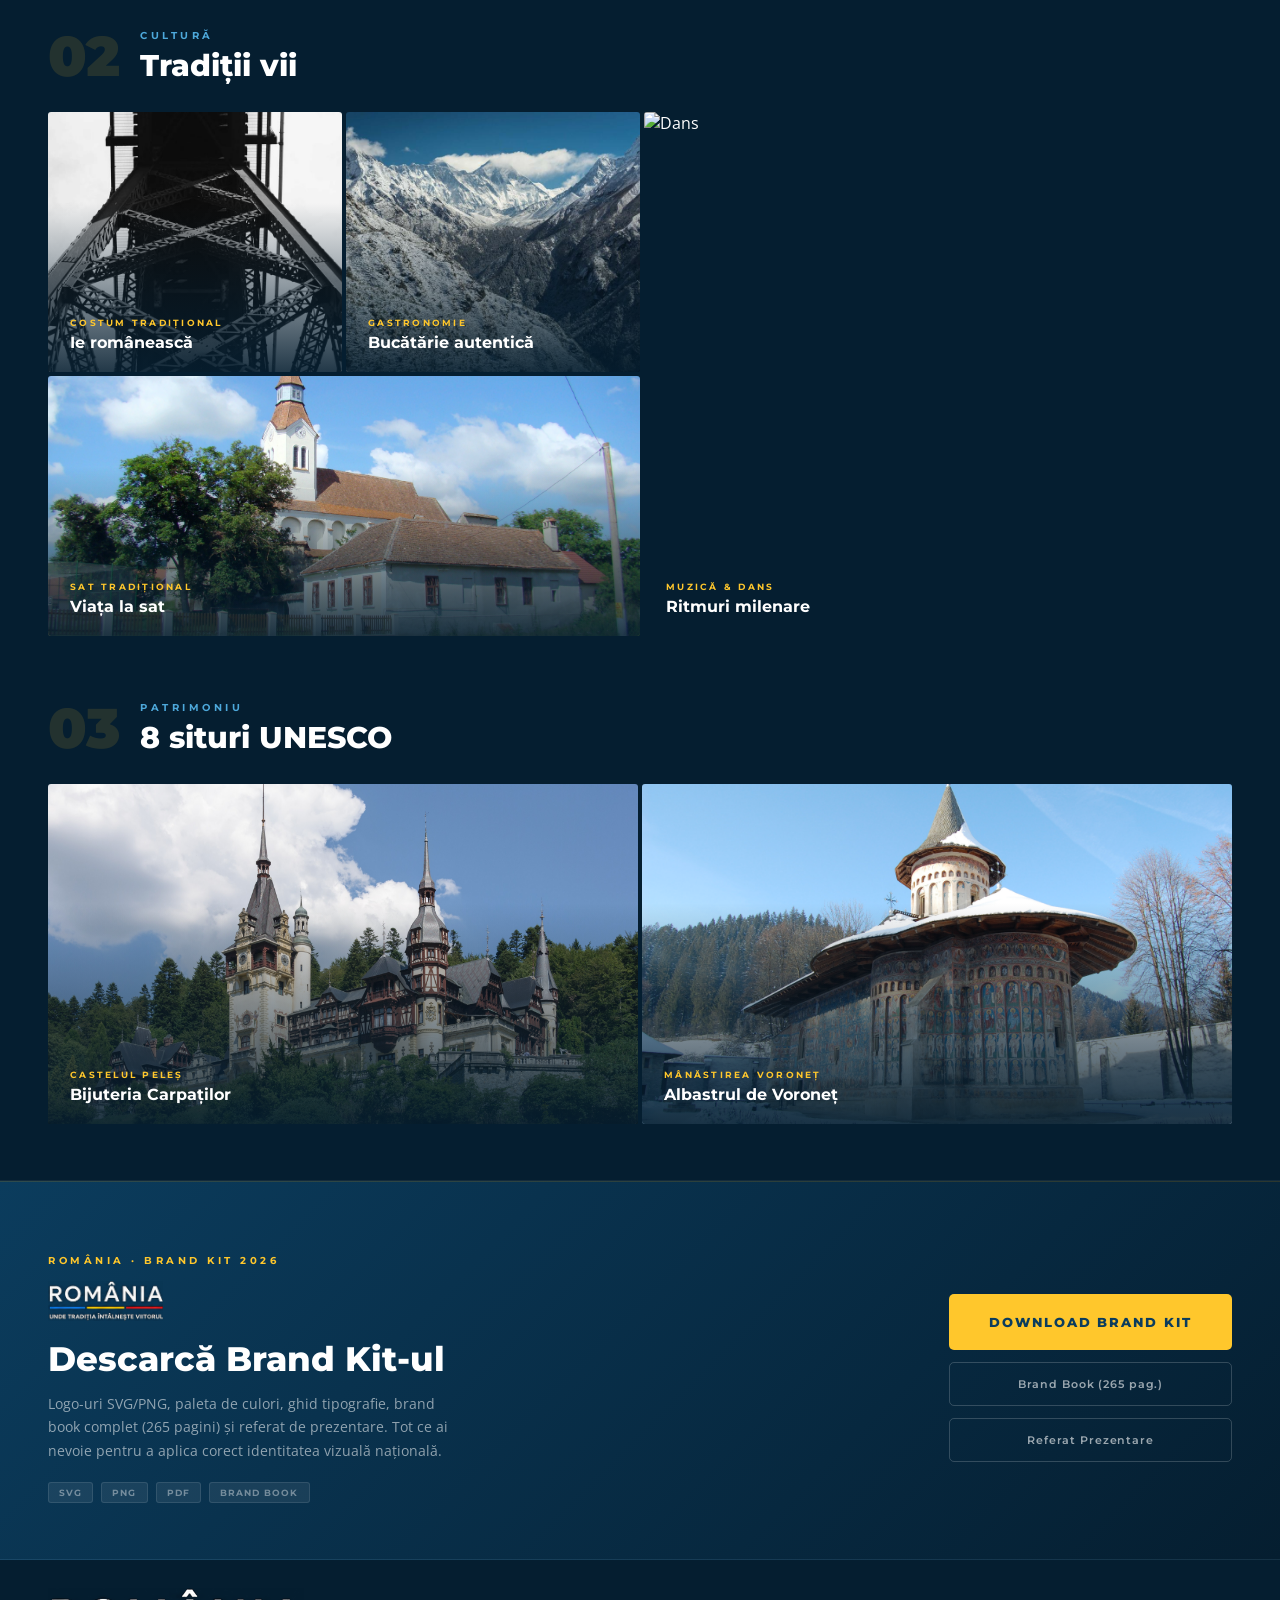
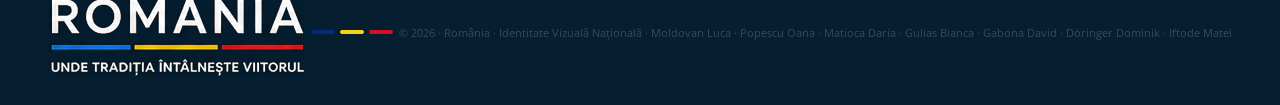
==== commit 5cbef5f3: "chore: sync ultimele modificări index.html" ====
--- a/index.html
+++ b/index.html
@@ -506,7 +506,7 @@
       </div>
     </div>
     <div class="gcell span-col3" onclick="openPopup('cultura-dans')">
-      <img class="cell-bg" src="photos/18-dans-traditional.jpg" alt="Dans">
+      <img class="cell-bg" src="photos/40-dans-popular.jpg" alt="Dans">
       <div class="gcell-overlay"></div>
       <div class="gcell-content">
         <div class="gcell-tag" data-t="tag-dans">Muzică &amp; Dans</div>
@@ -560,7 +560,7 @@
       <div class="footer-dl-eyebrow" data-t="dl-eyebrow">România · Brand Kit 2026</div>
       <img class="footer-dl-logo" src="clean/transparent/08-doar-text-negru.png" alt="România">
       <div class="footer-dl-title" data-t="dl-title">Descarcă Brand Kit-ul</div>
-      <div class="footer-dl-desc" data-t="dl-desc">Logo-uri SVG/PNG, paleta de culori, ghid tipografie, brand book complet (132 pagini) și referat de prezentare. Tot ce ai nevoie pentru a aplica corect identitatea vizuală națională.</div>
+      <div class="footer-dl-desc" data-t="dl-desc">Logo-uri SVG/PNG, paleta de culori, ghid tipografie, brand book complet (265 pagini) și referat de prezentare. Tot ce ai nevoie pentru a aplica corect identitatea vizuală națională.</div>
       <div class="footer-dl-badges">
         <span class="badge">SVG</span>
         <span class="badge">PNG</span>
@@ -570,7 +570,7 @@
     </div>
     <div class="footer-dl-right">
       <a class="btn-dl" data-t="btn-dl" href="brand-kit.zip" download="Romania-Brand-Kit-2026.zip">Download Brand Kit</a>
-      <a class="btn-dl-sec" data-t="btn-dl-sec" href="brandbook/" target="_blank" rel="noopener">Brand Book</a>
+      <a class="btn-dl-sec" data-t="btn-dl-sec" href="brandbook/brand-book-complet.html" target="_blank" rel="noopener">Brand Book (265 pag.)</a>
       <a class="btn-dl-sec" data-t="btn-referat" href="referat.html" target="_blank" rel="noopener">Referat Prezentare</a>
     </div>
   </div>
@@ -581,7 +581,7 @@
       <div class="ftc ftc2"></div>
       <div class="ftc ftc3"></div>
     </div>
-    <div class="footer-copy" data-t="footer-copy">© 2026 · România · Identitate Vizuală Națională</div>
+    <div class="footer-copy" data-t="footer-copy">© 2026 · România · Identitate Vizuală Națională · Moldovan Luca · Popescu Oana · Matioca Daria · Gulias Bianca · Gabona David · Döringer Dominik · Iftode Matei</div>
   </div>
 </footer>
 
